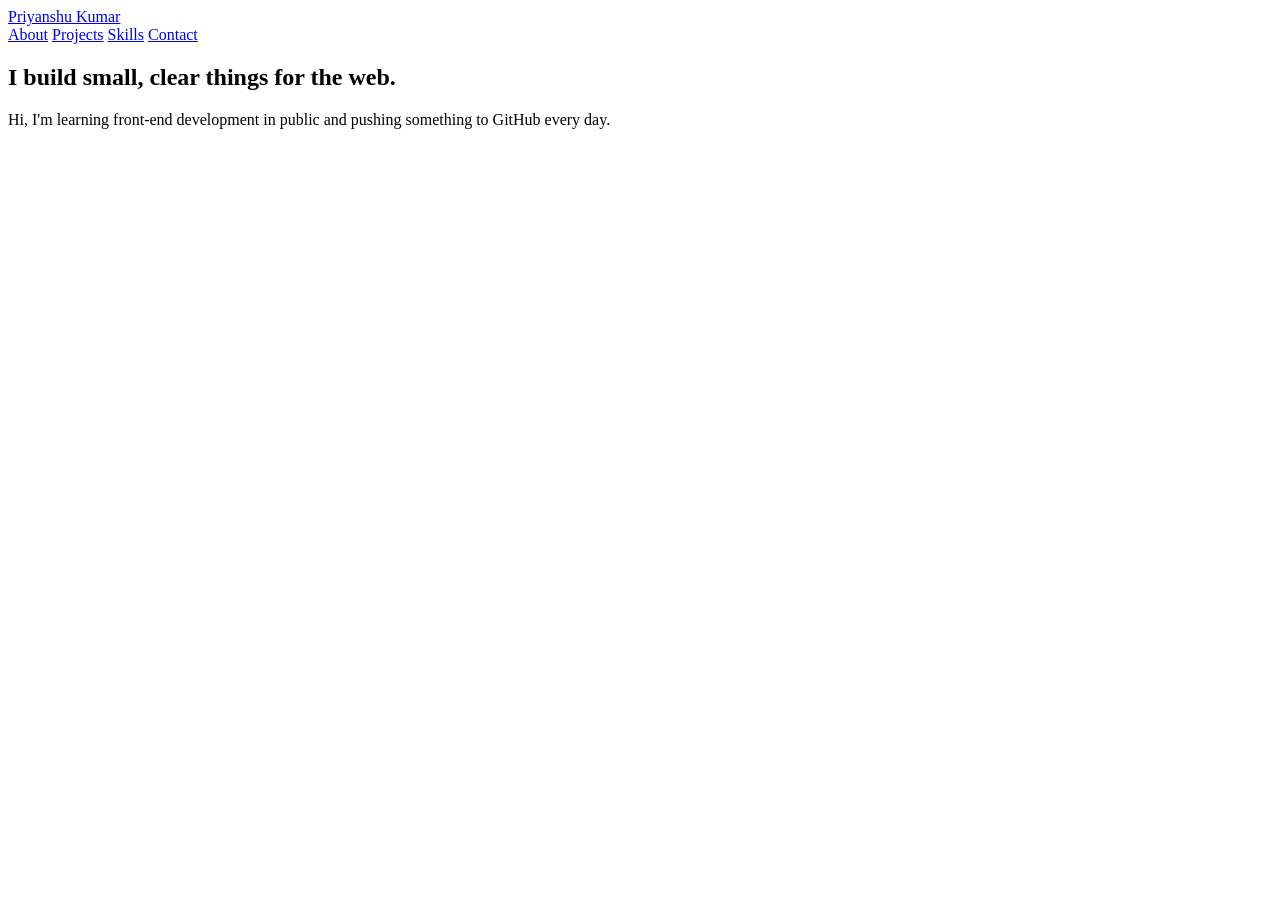
==== LandingPage/index.html @ 9d1fca71 "first commit" ====
<!DOCTYPE html>
<html lang="en">
<head>
    <meta charset="UTF-8">
    <meta name="viewport" content="width=device-width, initial-scale=1.0">
    <title>Landing Page</title>
</head>
<body>
    <header class="site-header">
       <a class="logo" href="#top">Priyanshu Kumar</a>
       <nav>
        <a href="#">About</a>
        <a href="#">Projects</a>
        <a href="#">Skills</a>
        <a href="#">Contact</a>
       </nav>
    </header>

    <main id="top">

        <section class="hero">
            <h1>I build small, clear things for the web.</h1>
            <p class="lead">Hi, I'm learning front-end development in public and pushing something to GitHub every day.</p>
            <a href="#projects" class="button"></a>
        </section>
    </main>
    
</body>
</html>
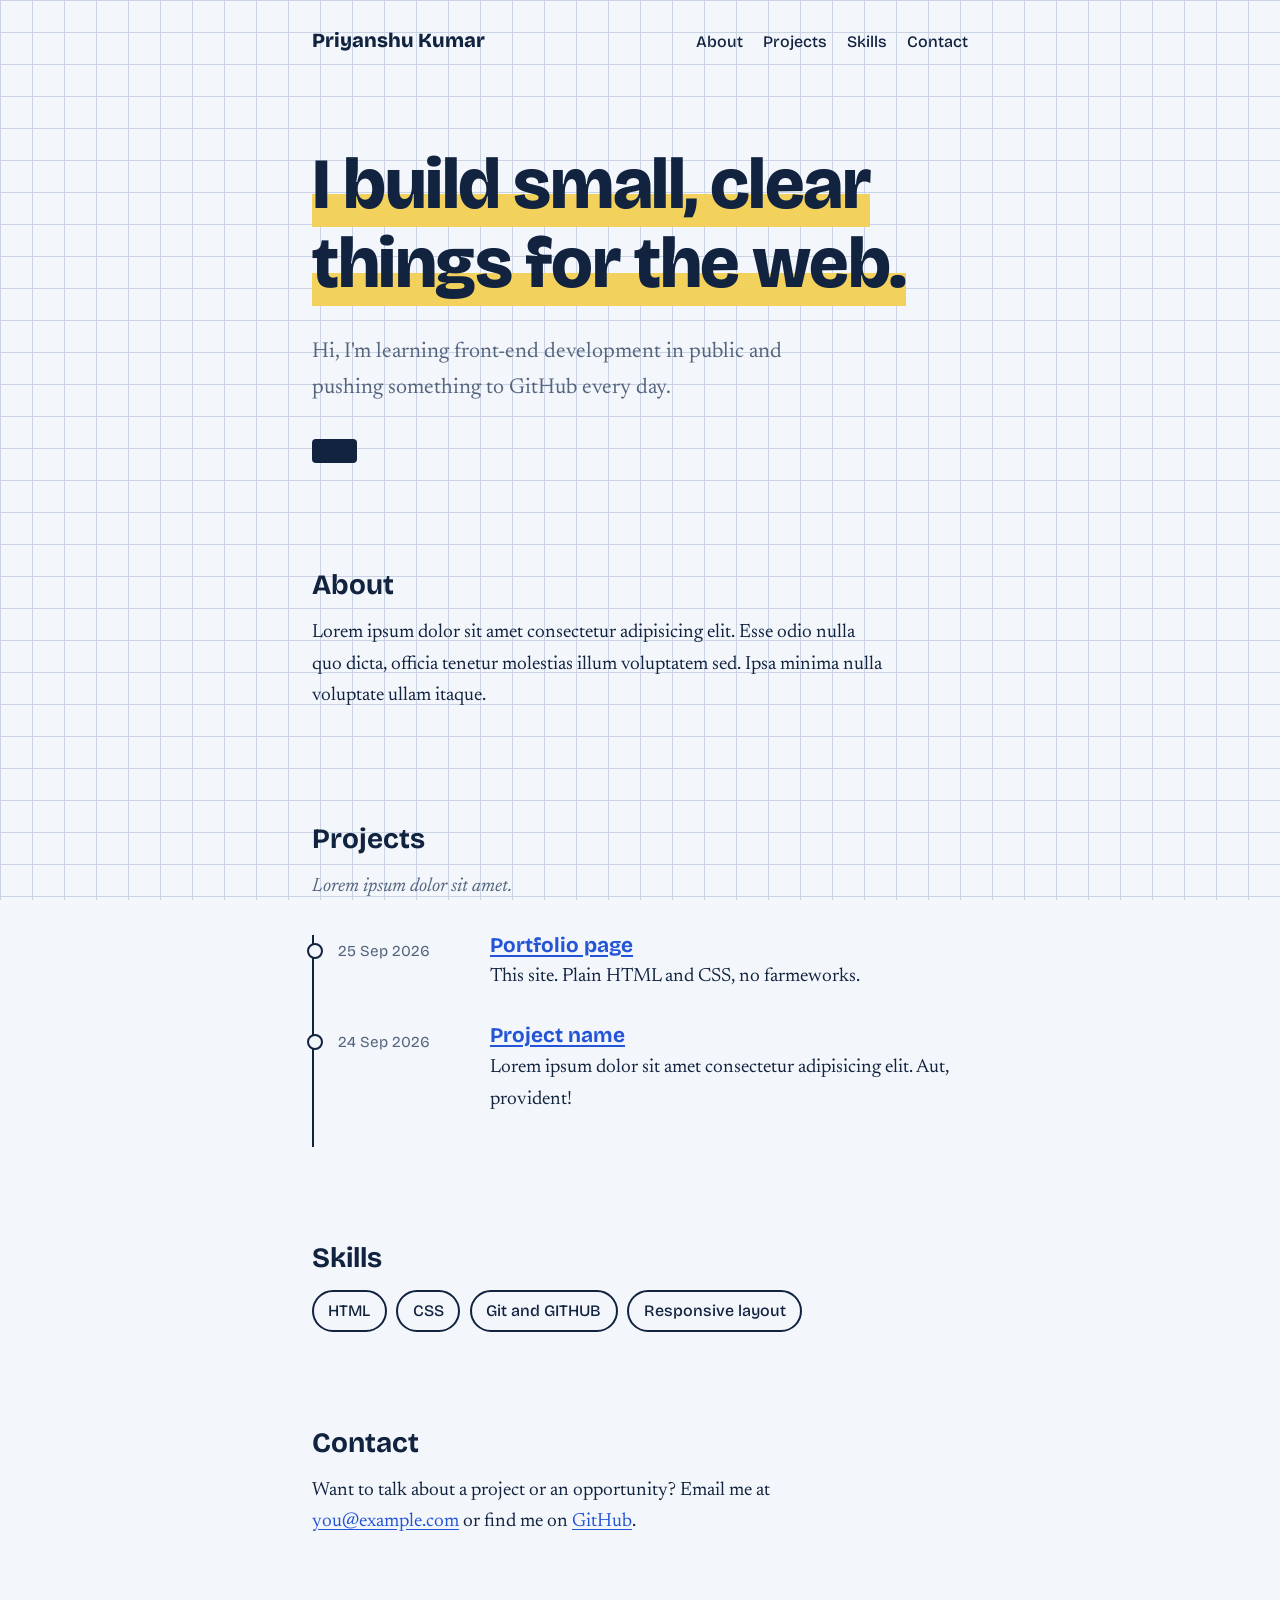
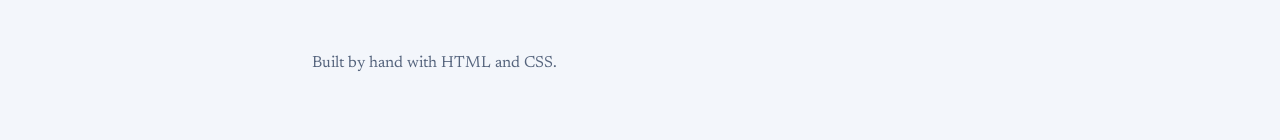
==== commit 4e7c39f2: "first commit" ====
--- a/LandingPage/index.html
+++ b/LandingPage/index.html
@@ -1,29 +1,88 @@
 <!DOCTYPE html>
 <html lang="en">
 <head>
-    <meta charset="UTF-8">
-    <meta name="viewport" content="width=device-width, initial-scale=1.0">
-    <title>Landing Page</title>
+     <meta charset="UTF-8">
+  <meta name="viewport" content="width=device-width, initial-scale=1">
+  <title>Your Name | Portfolio</title>
+  <link rel="preconnect" href="https://fonts.googleapis.com">
+  <link rel="preconnect" href="https://fonts.gstatic.com" crossorigin>
+  <link href="https://fonts.googleapis.com/css2?family=Bricolage+Grotesque:wght@500;700;800&family=Newsreader:ital,wght@0,400;0,500;1,400&display=swap" rel="stylesheet">
+  <link rel="stylesheet" href="style.css">
 </head>
 <body>
     <header class="site-header">
-       <a class="logo" href="#top">Priyanshu Kumar</a>
-       <nav>
-        <a href="#">About</a>
-        <a href="#">Projects</a>
-        <a href="#">Skills</a>
-        <a href="#">Contact</a>
-       </nav>
+        <a class="logo" href="#top">Priyanshu Kumar</a>
+        <nav>
+            <a href="#">About</a>
+            <a href="#">Projects</a>
+            <a href="#">Skills</a>
+            <a href="#">Contact</a>
+        </nav>
     </header>
 
     <main id="top">
 
         <section class="hero">
             <h1>I build small, clear things for the web.</h1>
-            <p class="lead">Hi, I'm learning front-end development in public and pushing something to GitHub every day.</p>
+            <p class="lead">Hi, I'm learning front-end development in public and pushing something to GitHub every day.
+            </p>
             <a href="#projects" class="button"></a>
         </section>
+
+        <section class="about">
+            <h2>About</h2>
+            <p>Lorem ipsum dolor sit amet consectetur adipisicing elit. Esse odio nulla quo dicta, officia tenetur
+                molestias illum voluptatem sed. Ipsa minima nulla voluptate ullam itaque.</p>
+        </section>
+
+        <section class="projects">
+            <h2>Projects</h2>
+            <p class="note">Lorem ipsum dolor sit amet.</p>
+
+            <ol class="log">
+                <li>
+                    <time datetime="2026-09-25">25 Sep 2026</time>
+                    <div>
+                        <h3><a href="#">Portfolio page </a></h3>
+                        <p>This site. Plain HTML and CSS, no farmeworks.</p>
+                    </div>
+                </li>
+                <li>
+                    <time datetime="2026-09-24">24 Sep 2026</time>
+                    <div>
+                        <h3>
+                            <a href="#">Project name</a>
+                        </h3>
+                        <p>Lorem ipsum dolor sit amet consectetur adipisicing elit. Aut, provident!</p>
+
+                    </div>
+                </li>
+
+            </ol>
+        </section>
+
+
+        <section id="skills">
+            <h2>Skills</h2>
+            <ul class="skills">
+                <li>HTML</li>
+                <li>CSS</li>
+                <li>Git and GITHUB</li>
+                <li>Responsive layout</li>
+            </ul>
+        </section>
+
+        <section class="contavt">
+            <h2>Contact</h2>
+            <p>Want to talk about a project or an opportunity? Email me at <a href="mailto:you@example.com">you@example.com</a> or find me on <a href="https://github.com/">GitHub</a>.</p>
+        </section>
+
     </main>
-    
+
+    <footer>
+        <p>Built by hand with HTML and CSS.</p>
+    </footer>
+
 </body>
+
 </html>
--- a/LandingPage/style.css
+++ b/LandingPage/style.css
@@ -0,0 +1,216 @@
+:root {
+  --paper: #f3f6fb;
+  --ink: #12233f;
+  --muted: #55647d;
+  --blue: #2455d6;
+  --highlight: #f2d15c;
+  --line: #c9d3e4;
+ 
+  --font-head: "Bricolage Grotesque", "Helvetica Neue", Arial, sans-serif;
+  --font-body: "Newsreader", Georgia, "Times New Roman", serif;
+ 
+  --page: 44rem;
+}
+ 
+/* ---------- Base ---------- */
+* { box-sizing: border-box; }
+ 
+html { scroll-behavior: smooth; }
+ 
+body {
+  margin: 0;
+  color: var(--ink);
+  background-color: var(--paper);
+  /* graph-paper grid */
+  background-image:
+    linear-gradient(var(--line) 1px, transparent 1px),
+    linear-gradient(90deg, var(--line) 1px, transparent 1px);
+  background-size: 32px 32px;
+  background-attachment: fixed;
+  font-family: var(--font-body);
+  font-size: 1.2rem;
+  line-height: 1.65;
+}
+ 
+a { color: var(--blue); text-underline-offset: 3px; }
+a:hover { color: var(--ink); }
+ 
+:focus-visible {
+  outline: 3px solid var(--blue);
+  outline-offset: 3px;
+}
+ 
+h1, h2, h3 {
+  font-family: var(--font-head);
+  line-height: 1.1;
+  margin: 0;
+}
+ 
+/* ---------- Layout ---------- */
+.site-header,
+main,
+footer {
+  max-width: var(--page);
+  margin-inline: auto;
+  padding-inline: 1.5rem;
+}
+ 
+main section {
+  padding-block: 3rem;
+}
+ 
+/* ---------- Header ---------- */
+.site-header {
+  display: flex;
+  flex-wrap: wrap;
+  justify-content: space-between;
+  align-items: baseline;
+  gap: 0.75rem 2rem;
+  padding-block: 1.5rem;
+}
+ 
+.logo {
+  font-family: var(--font-head);
+  font-weight: 800;
+  font-size: 1.25rem;
+  color: var(--ink);
+  text-decoration: none;
+}
+ 
+.site-header nav { display: flex; gap: 1.25rem; }
+ 
+.site-header nav a {
+  font-family: var(--font-head);
+  font-weight: 500;
+  font-size: 1rem;
+  color: var(--ink);
+  text-decoration: none;
+}
+ 
+.site-header nav a:hover { text-decoration: underline; }
+ 
+/* ---------- Hero ---------- */
+.hero { padding-top: 4rem; }
+ 
+.hero h1 {
+  font-size: clamp(2.5rem, 8vw, 4.5rem);
+  font-weight: 800;
+  letter-spacing: -0.02em;
+  /* highlighter behind the whole headline */
+  background: linear-gradient(transparent 62%, var(--highlight) 62%);
+  display: inline;
+  box-decoration-break: clone;
+  -webkit-box-decoration-break: clone;
+}
+ 
+.lead {
+  margin: 2rem 0;
+  max-width: 34rem;
+  font-size: 1.35rem;
+  color: var(--muted);
+}
+ 
+.button {
+  display: inline-block;
+  padding: 0.75rem 1.4rem;
+  font-family: var(--font-head);
+  font-weight: 700;
+  font-size: 1rem;
+  color: var(--paper);
+  background: var(--ink);
+  text-decoration: none;
+  border-radius: 4px;
+}
+ 
+.button:hover { background: var(--blue); color: var(--paper); }
+ 
+/* ---------- Sections ---------- */
+h2 {
+  font-size: 1.75rem;
+  font-weight: 700;
+  margin-bottom: 1rem;
+}
+ 
+section p { max-width: 36rem; margin: 0 0 1rem; }
+ 
+.note { color: var(--muted); font-style: italic; }
+ 
+/* ---------- Projects as a commit log ---------- */
+.log {
+  list-style: none;
+  margin: 2rem 0 0;
+  padding: 0;
+  border-left: 2px solid var(--ink);
+}
+ 
+.log li {
+  display: grid;
+  grid-template-columns: 8.5rem 1fr;
+  gap: 1rem;
+  padding: 0 0 2rem 1.5rem;
+  position: relative;
+}
+ 
+/* dot on the line */
+.log li::before {
+  content: "";
+  position: absolute;
+  left: -7px;
+  top: 0.55rem;
+  width: 12px;
+  height: 12px;
+  background: var(--paper);
+  border: 2px solid var(--ink);
+  border-radius: 50%;
+}
+ 
+.log time {
+  font-family: var(--font-head);
+  font-size: 0.95rem;
+  color: var(--muted);
+  padding-top: 0.3rem;
+}
+ 
+.log h3 { font-size: 1.3rem; font-weight: 700; }
+.log p { margin: 0.25rem 0 0; }
+ 
+/* ---------- Skills ---------- */
+.skills {
+  list-style: none;
+  margin: 0;
+  padding: 0;
+  display: flex;
+  flex-wrap: wrap;
+  gap: 0.6rem;
+}
+ 
+.skills li {
+  font-family: var(--font-head);
+  font-weight: 500;
+  font-size: 1rem;
+  padding: 0.35rem 0.9rem;
+  background: var(--paper);
+  border: 2px solid var(--ink);
+  border-radius: 999px;
+}
+ 
+/* ---------- Footer ---------- */
+footer {
+  padding-block: 2rem 3rem;
+  color: var(--muted);
+  font-size: 1rem;
+}
+ 
+/* ---------- Small screens ---------- */
+@media (max-width: 34rem) {
+  body { font-size: 1.1rem; }
+ 
+  .log li {
+    grid-template-columns: 1fr;
+    gap: 0.25rem;
+  }
+}
+ 
+@media (prefers-reduced-motion: reduce) {
+  html { scroll-behavior: auto; }
+}
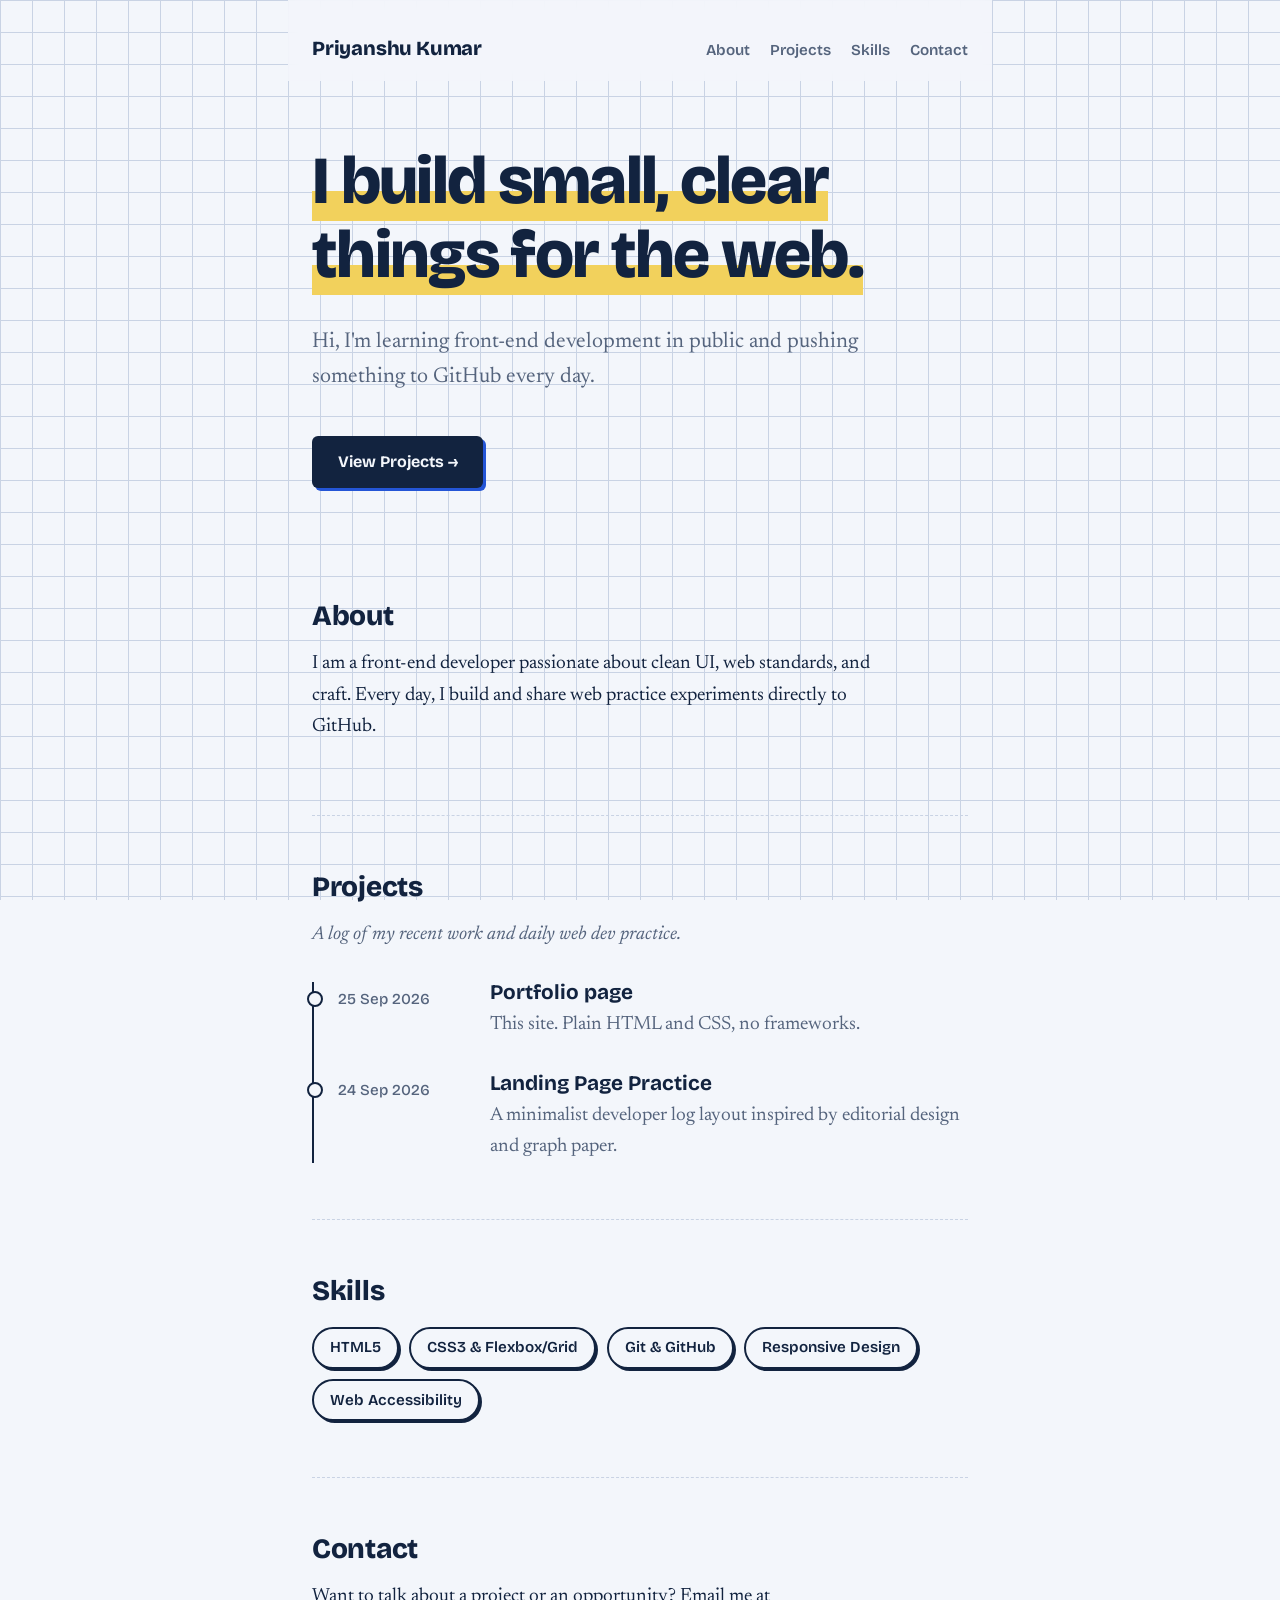
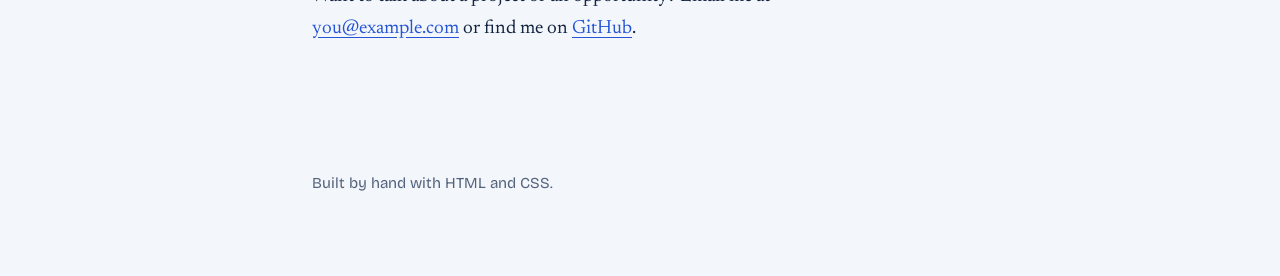
==== commit 0abc5fc7: "first commit" ====
--- a/LandingPage/index.html
+++ b/LandingPage/index.html
@@ -13,68 +13,62 @@
     <header class="site-header">
         <a class="logo" href="#top">Priyanshu Kumar</a>
         <nav>
-            <a href="#">About</a>
-            <a href="#">Projects</a>
-            <a href="#">Skills</a>
-            <a href="#">Contact</a>
+            <a href="#about">About</a>
+            <a href="#projects">Projects</a>
+            <a href="#skills">Skills</a>
+            <a href="#contact">Contact</a>
         </nav>
     </header>
 
     <main id="top">
 
-        <section class="hero">
+        <section id="hero" class="hero">
             <h1>I build small, clear things for the web.</h1>
-            <p class="lead">Hi, I'm learning front-end development in public and pushing something to GitHub every day.
-            </p>
-            <a href="#projects" class="button"></a>
+            <p class="lead">Hi, I'm learning front-end development in public and pushing something to GitHub every day.</p>
+            <a href="#projects" class="button">View Projects &rarr;</a>
         </section>
 
-        <section class="about">
+        <section id="about" class="about">
             <h2>About</h2>
-            <p>Lorem ipsum dolor sit amet consectetur adipisicing elit. Esse odio nulla quo dicta, officia tenetur
-                molestias illum voluptatem sed. Ipsa minima nulla voluptate ullam itaque.</p>
+            <p>I am a front-end developer passionate about clean UI, web standards, and craft. Every day, I build and share web practice experiments directly to GitHub.</p>
         </section>
 
-        <section class="projects">
+        <section id="projects" class="projects">
             <h2>Projects</h2>
-            <p class="note">Lorem ipsum dolor sit amet.</p>
+            <p class="note">A log of my recent work and daily web dev practice.</p>
 
             <ol class="log">
                 <li>
                     <time datetime="2026-09-25">25 Sep 2026</time>
                     <div>
-                        <h3><a href="#">Portfolio page </a></h3>
-                        <p>This site. Plain HTML and CSS, no farmeworks.</p>
+                        <h3><a href="#">Portfolio page</a></h3>
+                        <p>This site. Plain HTML and CSS, no frameworks.</p>
                     </div>
                 </li>
                 <li>
                     <time datetime="2026-09-24">24 Sep 2026</time>
                     <div>
-                        <h3>
-                            <a href="#">Project name</a>
-                        </h3>
-                        <p>Lorem ipsum dolor sit amet consectetur adipisicing elit. Aut, provident!</p>
-
+                        <h3><a href="#">Landing Page Practice</a></h3>
+                        <p>A minimalist developer log layout inspired by editorial design and graph paper.</p>
                     </div>
                 </li>
-
             </ol>
         </section>
-
 
         <section id="skills">
             <h2>Skills</h2>
             <ul class="skills">
-                <li>HTML</li>
-                <li>CSS</li>
-                <li>Git and GITHUB</li>
-                <li>Responsive layout</li>
+                <li>HTML5</li>
+                <li>CSS3 & Flexbox/Grid</li>
+                <li>Git & GitHub</li>
+                <li>Responsive Design</li>
+                <li>Web Accessibility</li>
             </ul>
         </section>
 
-        <section class="contavt">
+        <section id="contact" class="contact">
             <h2>Contact</h2>
-            <p>Want to talk about a project or an opportunity? Email me at <a href="mailto:you@example.com">you@example.com</a> or find me on <a href="https://github.com/">GitHub</a>.</p>
+            <p>Want to talk about a project or an opportunity? Email me at <a href="mailto:you@example.com">you@example.com</a> or find me on <a href="https://github.com/priyanshukumar-25">GitHub</a>.</p>
         </section>
 
     </main>
--- a/LandingPage/style.css
+++ b/LandingPage/style.css
@@ -32,7 +32,11 @@
   line-height: 1.65;
 }
  
-a { color: var(--blue); text-underline-offset: 3px; }
+a {
+  color: var(--blue);
+  text-underline-offset: 4px;
+  transition: color 0.2s ease, text-decoration-color 0.2s ease;
+}
 a:hover { color: var(--ink); }
  
 :focus-visible {
@@ -56,7 +60,12 @@
 }
  
 main section {
-  padding-block: 3rem;
+  padding-block: 3.5rem;
+  border-bottom: 1px dashed var(--line);
+}
+
+main section:last-of-type {
+  border-bottom: none;
 }
  
 /* ---------- Header ---------- */
@@ -66,7 +75,12 @@
   justify-content: space-between;
   align-items: baseline;
   gap: 0.75rem 2rem;
-  padding-block: 1.5rem;
+  padding-block: 2rem 1rem;
+  position: sticky;
+  top: 0;
+  background-color: rgba(243, 246, 251, 0.9);
+  backdrop-filter: blur(8px);
+  z-index: 10;
 }
  
 .logo {
@@ -75,27 +89,33 @@
   font-size: 1.25rem;
   color: var(--ink);
   text-decoration: none;
+  letter-spacing: -0.01em;
 }
  
 .site-header nav { display: flex; gap: 1.25rem; }
  
 .site-header nav a {
   font-family: var(--font-head);
-  font-weight: 500;
-  font-size: 1rem;
+  font-weight: 600;
+  font-size: 0.95rem;
+  color: var(--muted);
+  text-decoration: none;
+  transition: color 0.2s ease;
+}
+ 
+.site-header nav a:hover {
   color: var(--ink);
-  text-decoration: none;
-}
- 
-.site-header nav a:hover { text-decoration: underline; }
+  text-decoration: underline;
+  text-underline-offset: 4px;
+}
  
 /* ---------- Hero ---------- */
 .hero { padding-top: 4rem; }
  
 .hero h1 {
-  font-size: clamp(2.5rem, 8vw, 4.5rem);
+  font-size: clamp(2.5rem, 8vw, 4.2rem);
   font-weight: 800;
-  letter-spacing: -0.02em;
+  letter-spacing: -0.025em;
   /* highlighter behind the whole headline */
   background: linear-gradient(transparent 62%, var(--highlight) 62%);
   display: inline;
@@ -104,31 +124,44 @@
 }
  
 .lead {
-  margin: 2rem 0;
-  max-width: 34rem;
+  margin: 2rem 0 2.5rem;
+  max-width: 36rem;
   font-size: 1.35rem;
   color: var(--muted);
 }
  
 .button {
   display: inline-block;
-  padding: 0.75rem 1.4rem;
+  padding: 0.8rem 1.6rem;
   font-family: var(--font-head);
   font-weight: 700;
   font-size: 1rem;
   color: var(--paper);
   background: var(--ink);
   text-decoration: none;
-  border-radius: 4px;
-}
- 
-.button:hover { background: var(--blue); color: var(--paper); }
+  border-radius: 6px;
+  box-shadow: 3px 3px 0px var(--blue);
+  transition: transform 0.15s ease, box-shadow 0.15s ease, background-color 0.15s ease;
+}
+ 
+.button:hover {
+  background: var(--blue);
+  color: var(--paper);
+  transform: translateY(-2px);
+  box-shadow: 5px 5px 0px var(--ink);
+}
+
+.button:active {
+  transform: translateY(0);
+  box-shadow: 2px 2px 0px var(--ink);
+}
  
 /* ---------- Sections ---------- */
 h2 {
   font-size: 1.75rem;
-  font-weight: 700;
+  font-weight: 800;
   margin-bottom: 1rem;
+  letter-spacing: -0.01em;
 }
  
 section p { max-width: 36rem; margin: 0 0 1rem; }
@@ -149,6 +182,10 @@
   gap: 1rem;
   padding: 0 0 2rem 1.5rem;
   position: relative;
+}
+
+.log li:last-child {
+  padding-bottom: 0;
 }
  
 /* dot on the line */
@@ -162,43 +199,62 @@
   background: var(--paper);
   border: 2px solid var(--ink);
   border-radius: 50%;
+  transition: background-color 0.2s ease, transform 0.2s ease;
+}
+
+.log li:hover::before {
+  background: var(--highlight);
+  transform: scale(1.25);
 }
  
 .log time {
   font-family: var(--font-head);
   font-size: 0.95rem;
+  font-weight: 500;
   color: var(--muted);
   padding-top: 0.3rem;
 }
  
 .log h3 { font-size: 1.3rem; font-weight: 700; }
-.log p { margin: 0.25rem 0 0; }
+.log h3 a { text-decoration: none; color: var(--ink); }
+.log h3 a:hover { color: var(--blue); text-decoration: underline; }
+.log p { margin: 0.25rem 0 0; color: var(--muted); }
  
 /* ---------- Skills ---------- */
 .skills {
   list-style: none;
-  margin: 0;
+  margin: 1.25rem 0 0;
   padding: 0;
   display: flex;
   flex-wrap: wrap;
-  gap: 0.6rem;
+  gap: 0.65rem;
 }
  
 .skills li {
   font-family: var(--font-head);
-  font-weight: 500;
-  font-size: 1rem;
-  padding: 0.35rem 0.9rem;
+  font-weight: 600;
+  font-size: 0.95rem;
+  padding: 0.4rem 1rem;
   background: var(--paper);
   border: 2px solid var(--ink);
   border-radius: 999px;
+  box-shadow: 2px 2px 0px var(--ink);
+  transition: transform 0.15s ease, box-shadow 0.15s ease, background-color 0.15s ease;
+  cursor: default;
+}
+
+.skills li:hover {
+  transform: translateY(-2px);
+  background-color: var(--highlight);
+  box-shadow: 4px 4px 0px var(--ink);
 }
  
 /* ---------- Footer ---------- */
 footer {
-  padding-block: 2rem 3rem;
-  color: var(--muted);
-  font-size: 1rem;
+  padding-block: 2.5rem 4rem;
+  color: var(--muted);
+  font-size: 0.95rem;
+  font-family: var(--font-head);
 }
  
 /* ---------- Small screens ---------- */
@@ -213,4 +269,5 @@
  
 @media (prefers-reduced-motion: reduce) {
   html { scroll-behavior: auto; }
+  .button, .skills li, .log li::before { transition: none; }
 }
